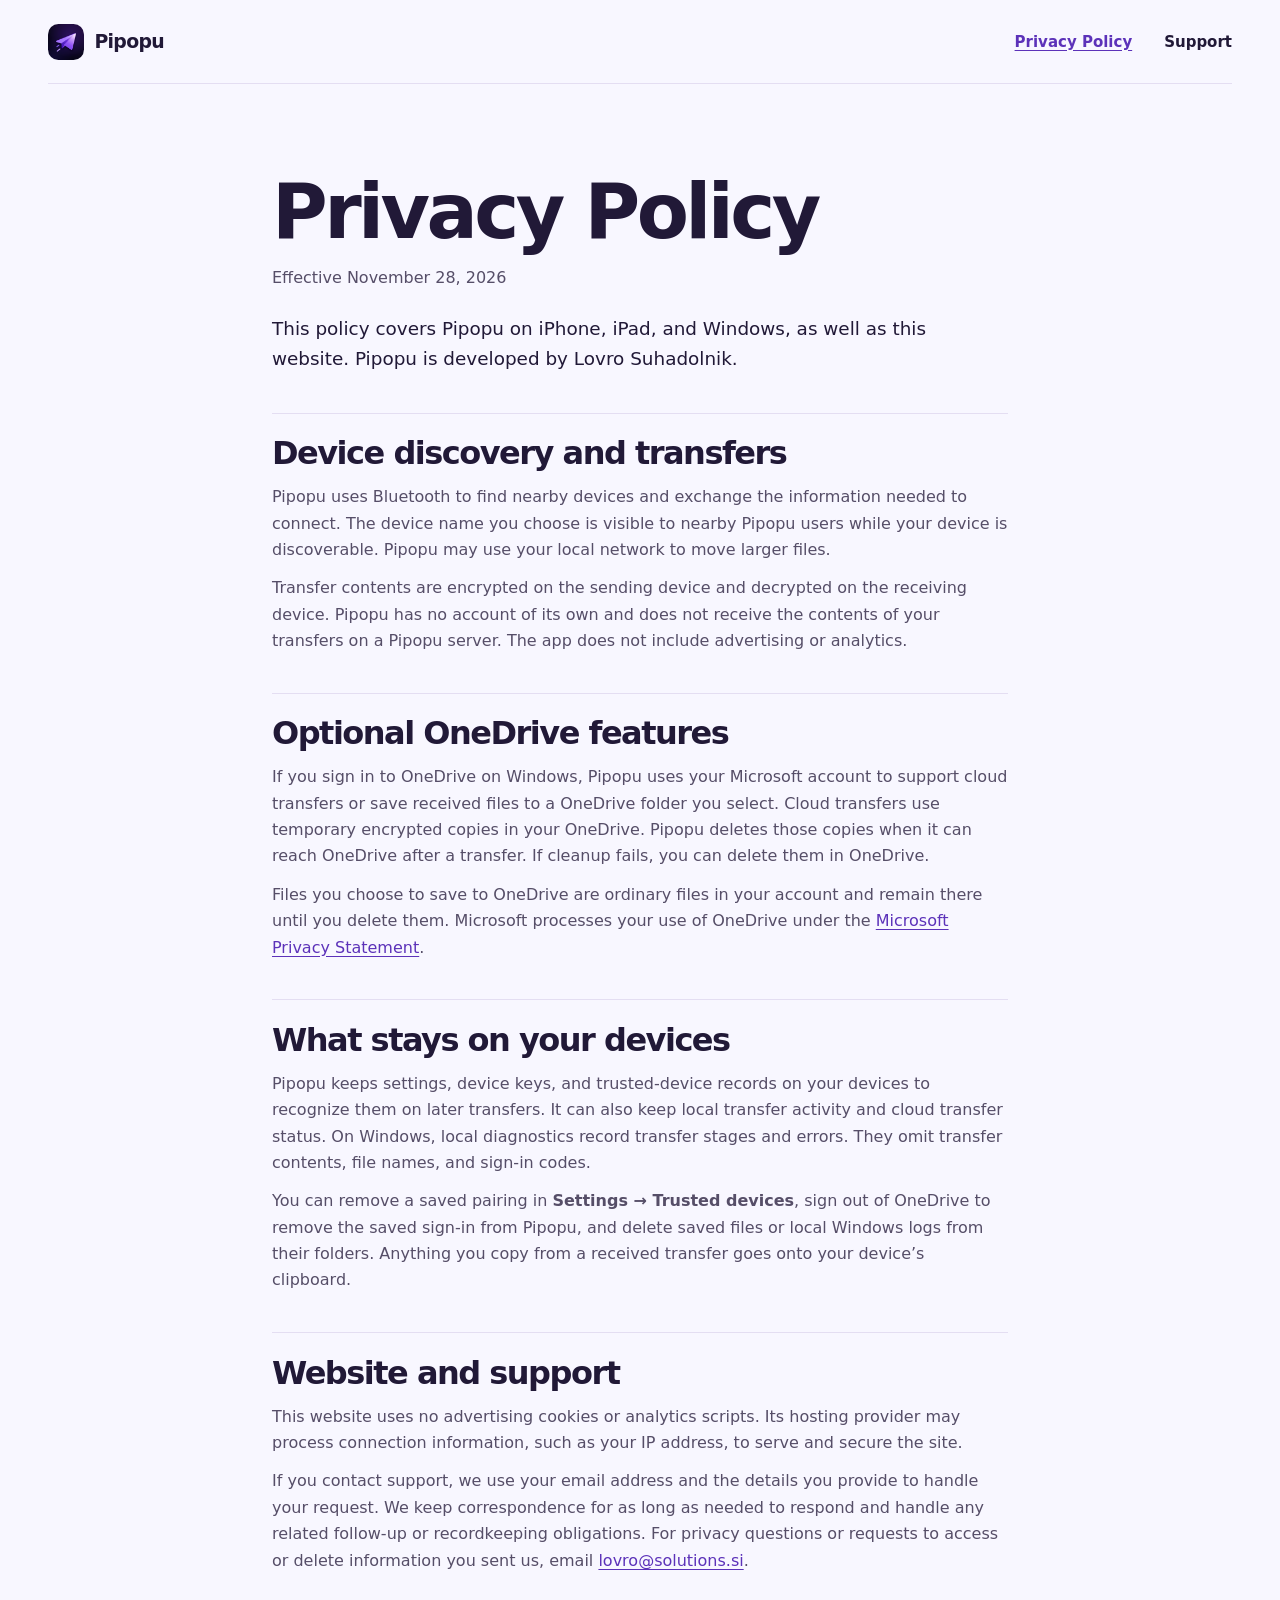
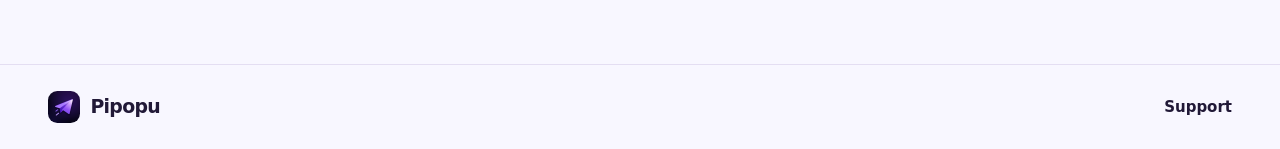
==== site/privacy/index.html @ 9f3f95a6 "Publish Pipopu website and App Store information" ====
<!doctype html>
<html lang="en">
<head>
  <meta charset="utf-8">
  <meta name="viewport" content="width=device-width, initial-scale=1">
  <meta name="description" content="How Pipopu handles transfers, device information, and optional cloud storage.">
  <meta name="theme-color" content="#f8f7ff">
  <link rel="canonical" href="https://pipopu.solutions.si/privacy/">
  <link rel="icon" type="image/png" href="../pipopu.png">
  <link rel="stylesheet" href="../styles.css">
  <title>Privacy Policy · Pipopu</title>
</head>
<body>
  <a class="skip-link" href="#main">Skip to content</a>
  <header class="site-header wrap">
    <a class="brand" href="../"><img src="../pipopu.png" width="36" height="36" alt=""> Pipopu</a>
    <nav aria-label="Main navigation">
      <a href="../privacy/" aria-current="page">Privacy Policy</a>
      <a href="../support/">Support</a>
    </nav>
  </header>

  <main class="content-page wrap" id="main">
    <h1>Privacy Policy</h1>
    <p class="page-date">Effective <time datetime="2026-11-28">November 28, 2026</time></p>
    <p class="page-intro">This policy covers Pipopu on iPhone, iPad, and Windows, as well as this website. Pipopu is developed by Lovro Suhadolnik.</p>

    <section>
      <h2>Device discovery and transfers</h2>
      <p>Pipopu uses Bluetooth to find nearby devices and exchange the information needed to connect. The device name you choose is visible to nearby Pipopu users while your device is discoverable. Pipopu may use your local network to move larger files.</p>
      <p>Transfer contents are encrypted on the sending device and decrypted on the receiving device. Pipopu has no account of its own and does not receive the contents of your transfers on a Pipopu server. The app does not include advertising or analytics.</p>
    </section>

    <section>
      <h2>Optional OneDrive features</h2>
      <p>If you sign in to OneDrive on Windows, Pipopu uses your Microsoft account to support cloud transfers or save received files to a OneDrive folder you select. Cloud transfers use temporary encrypted copies in your OneDrive. Pipopu deletes those copies when it can reach OneDrive after a transfer. If cleanup fails, you can delete them in OneDrive.</p>
      <p>Files you choose to save to OneDrive are ordinary files in your account and remain there until you delete them. Microsoft processes your use of OneDrive under the <a href="https://privacy.microsoft.com/privacystatement">Microsoft Privacy Statement</a>.</p>
    </section>

    <section>
      <h2>What stays on your devices</h2>
      <p>Pipopu keeps settings, device keys, and trusted-device records on your devices to recognize them on later transfers. It can also keep local transfer activity and cloud transfer status. On Windows, local diagnostics record transfer stages and errors. They omit transfer contents, file names, and sign-in codes.</p>
      <p>You can remove a saved pairing in <strong>Settings → Trusted devices</strong>, sign out of OneDrive to remove the saved sign-in from Pipopu, and delete saved files or local Windows logs from their folders. Anything you copy from a received transfer goes onto your device’s clipboard.</p>
    </section>

    <section>
      <h2>Website and support</h2>
      <p>This website uses no advertising cookies or analytics scripts. Its hosting provider may process connection information, such as your IP address, to serve and secure the site.</p>
      <p>If you contact support, we use your email address and the details you provide to handle your request. We keep correspondence for as long as needed to respond and handle any related follow-up or recordkeeping obligations. For privacy questions or requests to access or delete information you sent us, email <a href="mailto:lovro@solutions.si">lovro@solutions.si</a>.</p>
    </section>
  </main>

  <footer class="site-footer">
    <div class="wrap">
      <a class="brand" href="../"><img src="../pipopu.png" width="32" height="32" alt=""> Pipopu</a>
      <nav aria-label="Footer navigation"><a href="../support/">Support</a></nav>
    </div>
  </footer>
</body>
</html>
---- site/styles.css ----
:root {
  color-scheme: light;
  font-family: Inter, "Segoe UI", system-ui, sans-serif;
  color: #211937;
  background: #f8f7ff;
  --muted: #564e68;
  --purple: #5c32b9;
  --line: #e4def2;
}

*, *::before, *::after { box-sizing: border-box; }
body, figure, h1, h2, h3, p { margin: 0; }
a { color: inherit; }
strong { font-weight: 650; }
:focus-visible { outline: 3px solid var(--purple); outline-offset: 4px; }
[id] { scroll-margin-top: 2rem; }

.wrap { width: min(74rem, calc(100% - 5rem)); margin-inline: auto; }
.skip-link { position: fixed; top: .75rem; left: .75rem; z-index: 2; padding: .75rem; background: white; transform: translateY(-150%); }
.skip-link:focus { transform: translateY(0); }
.site-header { min-height: 5.25rem; display: flex; flex-wrap: wrap; align-items: center; justify-content: space-between; gap: .75rem 1.5rem; border-bottom: 1px solid var(--line); }
.brand { display: inline-flex; align-items: center; gap: .65rem; font-weight: 760; font-size: 1.18rem; letter-spacing: -.035em; line-height: 1; text-decoration: none; }
.brand img { border-radius: 29%; }
nav { display: flex; flex-wrap: wrap; gap: .5rem clamp(1rem, 3vw, 2rem); }
nav a { padding-block: .55rem; text-decoration: none; font-size: .9375rem; font-weight: 620; }
nav a:hover, nav a[aria-current="page"] { color: var(--purple); text-decoration: underline; text-underline-offset: .2em; }

.hero { display: grid; grid-template-columns: minmax(0, .95fr) minmax(0, 1.05fr); align-items: center; gap: clamp(2rem, 5vw, 5rem); padding-block: clamp(3.5rem, 7vw, 6.25rem); }
.eyebrow { color: var(--purple); font-size: .875rem; font-weight: 750; letter-spacing: .105em; text-transform: uppercase; }
h1, h2, h3 { letter-spacing: -.047em; }
h1 { margin-top: .9rem; font-weight: 790; font-size: clamp(3rem, 5.4vw, 5.65rem); line-height: .99; }
h1 em { display: block; color: var(--purple); font-style: normal; }
.hero-description { max-width: 29rem; margin-top: 1.5rem; color: var(--muted); font-size: clamp(1.05rem, 1.5vw, 1.2rem); line-height: 1.65; }
.actions { margin-top: 1.8rem; }
.button { display: inline-flex; align-items: center; justify-content: center; min-height: 3rem; padding: .65rem 1.15rem; border-radius: .65rem; color: white; background: var(--purple); text-decoration: none; font-weight: 690; line-height: 1.3; }
.button:hover { background: #48228f; }

.transfer { min-width: 0; overflow: hidden; position: relative; border-radius: 1.65rem; aspect-ratio: 1.21; background: radial-gradient(ellipse at 48% 69%, #5529a0 0%, #311957 43%, #1c1034 79%); box-shadow: 0 18px 44px -24px #33116e7a; container-type: inline-size; }
.transfer-art { position: absolute; inset: 0; overflow: hidden; background: radial-gradient(circle, #e5d4ff3b .075rem, transparent .09rem) center / 4.2cqw 4.2cqw; color: #f2eaff; font-size: 2.45cqw; line-height: 1.25; }
.orbit { position: absolute; top: 50%; left: 50%; border: 1px solid #ba8bff42; border-radius: 50%; transform: translate(-50%, -50%) rotate(-26deg); }
.orbit-outer { width: 95%; height: 63%; }
.orbit-inner { width: 75%; height: 47%; }
.desktop { position: absolute; top: 24%; left: 36%; width: 57%; overflow: hidden; border: 1px solid #b38af46b; border-radius: 2.1cqw; background: #21163a; box-shadow: 0 3cqw 6cqw #140924a8; }
.window-bar { display: flex; align-items: center; gap: 1.3cqw; border-bottom: 1px solid #9276b24d; padding: 2.1cqw 2.6cqw; color: #e7dafc; font-weight: 660; }
.window-bar img { width: 3.4cqw; height: 3.4cqw; border-radius: 26%; }
.window-bar span, .window-status span { margin-left: auto; color: #c5addf; }
.window-body { padding: 4cqw 3.6cqw 3.8cqw 8cqw; }
.window-meta, .phone-label { color: #c6b6da; }
.window-file { display: flex; align-items: center; gap: 2cqw; margin-top: 2.6cqw; }
.window-file strong, .window-file small { display: block; }
.window-file small { margin-top: .5cqw; font-size: .88em; color: #c6b6da; }
.file-icon { position: relative; display: block; flex: none; width: 6cqw; height: 7cqw; border-radius: 1.15cqw; background: #7344c4; }
.file-icon::after { content: ""; position: absolute; inset: 29% 26% 29% 36%; background: #e2caff; clip-path: polygon(0 0, 100% 50%, 0 100%); }
.progress { height: .85cqw; margin-top: 3.9cqw; border-radius: 1rem; background: linear-gradient(90deg, #8250e1, #c99cff); }
.window-status { display: flex; gap: .5cqw; margin-top: 1.5cqw; color: #b8f2d6; font-size: .92em; }
.phone { position: absolute; top: 14%; left: 9%; width: 29%; height: 70%; padding: .95cqw; border: 1px solid #b89ae1; border-radius: 5cqw; background: #120b20; box-shadow: 0 3cqw 6cqw #140924a8; }
.phone-screen { height: 100%; overflow: hidden; padding: 3cqw 2.1cqw; border-radius: 4.1cqw; background: linear-gradient(160deg, #31204b, #1f1434 65%); }
.phone-camera { width: 32%; height: 1.25cqw; margin: -1.2cqw auto 3.3cqw; border-radius: 1rem; background: #110b1b; }
.phone-title { margin-bottom: 2.4cqw; font-size: 4.5cqw; font-weight: 760; letter-spacing: -.04em; }
.phone-tile { display: flex; flex-direction: column; gap: 1.5cqw; padding: 2cqw; border: 1px solid #ad8ddd49; border-radius: 1.5cqw; background: #3d2859; }
.phone-label { margin-top: 2.5cqw; font-size: .88em; }
.phone-device { display: flex; align-items: center; gap: 1.15cqw; margin-top: .8cqw; padding: 1.2cqw 1.25cqw; border: 1px solid #9466e389; border-radius: 1.1cqw; background: #523476; }
.phone-device i { width: 2.4cqw; height: 1.7cqw; border: 1px solid #e5d1ff; border-radius: .22cqw; }
.phone-send { margin-top: 1.6cqw; padding: 1.1cqw; border-radius: 1.1cqw; background: #8550e1; color: white; text-align: center; font-weight: 710; }
.transfer-line { position: absolute; left: 33%; top: 80%; width: 52%; height: 2%; border-top: 2px dashed #c39cffb3; transform: rotate(-8deg); }
.transfer-mark { position: absolute; top: 72%; left: 55%; padding: .85cqw; border: 1px solid #cba7ffb3; border-radius: 3.3cqw; background: #271644; box-shadow: 0 0 6cqw #b16aff6e; transform: rotate(-8deg); }
.transfer-mark img { display: block; width: 9.5cqw; height: 9.5cqw; border-radius: 2.6cqw; }
.draft { position: absolute; right: 7%; bottom: 7%; display: flex; align-items: center; gap: 1cqw; padding: 1.2cqw 1.7cqw; border: 1px solid #b38af475; border-radius: 1.4cqw; background: #25173e; color: #e1c9ff; font-size: 2.2cqw; transform: rotate(5deg); }
.draft span { text-decoration: line-through; }
.draft i { position: relative; width: 2.75cqw; height: 2cqw; overflow: hidden; border: 1px solid currentColor; border-radius: .3cqw; }
.draft i::after { content: ""; position: absolute; inset: -70% 14% 30%; border-right: 1px solid; border-bottom: 1px solid; transform: rotate(45deg); }

.how { padding-block: clamp(3.6rem, 6.5vw, 5.75rem); border-block: 1px solid var(--line); background: white; }
h2 { margin-top: .65rem; font-size: clamp(2.15rem, 4.2vw, 3.9rem); line-height: 1.06; font-weight: 760; }
.steps { display: grid; grid-template-columns: repeat(3, minmax(0, 1fr)); gap: 1rem; margin-top: 2.1rem; }
.steps article { padding: clamp(1.25rem, 2.5vw, 2rem); border: 1px solid var(--line); border-radius: 1rem; background: #fcfbff; }
h3 { font-size: clamp(1.25rem, 2vw, 1.5rem); line-height: 1.2; }
article p { margin-top: .65rem; color: var(--muted); line-height: 1.62; }
.step-icon { position: relative; display: block; width: 2.65rem; height: 2.65rem; margin-bottom: 1.15rem; border-radius: .75rem; color: var(--purple); background: #eee5ff; }
.step-icon::before, .step-icon::after { content: ""; position: absolute; }
.pair::before, .pair::after { width: .92rem; height: .62rem; border: 2px solid currentColor; border-radius: 1rem; transform: rotate(-40deg); }
.pair::before { top: 1.18rem; left: .55rem; }
.pair::after { top: .83rem; left: 1.16rem; }
.share::before { inset: 1.07rem .77rem .65rem; border: 2px solid; border-top: 0; border-radius: 0 0 .2rem .2rem; }
.share::after { left: 1.02rem; top: .57rem; width: .61rem; height: 1.12rem; background: currentColor; clip-path: polygon(50% 0, 100% 30%, 80% 43%, 62% 30%, 62% 100%, 38% 100%, 38% 30%, 20% 43%, 0 30%); }
.received::before { inset: .61rem; border: 2px solid; border-radius: 50%; }
.received::after { top: 1.04rem; left: 1.02rem; width: .64rem; height: .39rem; border: solid; border-width: 0 0 2px 2px; transform: rotate(-45deg); }

.security { padding-block: clamp(3.6rem, 6.5vw, 5.75rem); color: #f8f3ff; background: #24143e; }
.security-layout { display: grid; grid-template-columns: minmax(0, .85fr) minmax(0, 1.15fr); gap: clamp(1.7rem, 6vw, 6rem); align-items: start; }
.security .eyebrow { color: #d4b6ff; }
.security-details { margin: 0; }
.security-details > div { padding-block: 1rem; border-bottom: 1px solid #5b4775; }
.security-details > div:first-child { border-top: 1px solid #5b4775; }
.security-details dt { font-size: 1.15rem; font-weight: 700; }
.security-details dd { margin: .35rem 0 0; color: #e0d4ee; line-height: 1.62; }

.availability { padding-block: clamp(3.6rem, 6.5vw, 5.75rem); }
.availability-panel { display: grid; grid-template-columns: minmax(0, 1.5fr) minmax(0, 1fr); align-items: center; gap: clamp(1.5rem, 5vw, 4.5rem); padding: clamp(1.5rem, 5vw, 4rem); border: 1px solid #e1d6f5; border-radius: 1.5rem; background: #f0e9ff; }
.availability-panel h2 { font-size: clamp(2rem, 3.6vw, 3.35rem); }
.availability-note { margin-top: 1rem; color: var(--muted); line-height: 1.6; }
.requirements { margin: 0; padding: 0; list-style: none; }
.requirements li { display: grid; gap: .25rem; padding-block: .85rem; border-bottom: 1px solid #d9cbee; }
.requirements li:first-child { border-top: 1px solid #d9cbee; }
.requirements span { color: var(--muted); }
.site-footer { border-top: 1px solid var(--line); }
.site-footer .wrap { min-height: 5.25rem; display: flex; flex-wrap: wrap; justify-content: space-between; align-items: center; gap: .85rem 1.5rem; padding-block: 1rem; }

.content-page { width: min(46rem, calc(100% - 2rem)); padding-block: clamp(3rem, 7vw, 6rem); }
.content-page h1 { margin-top: 0; font-size: clamp(2.8rem, 6vw, 4.75rem); }
.content-page p { margin-top: .75rem; color: var(--muted); line-height: 1.65; }
.content-page a { color: var(--purple); text-underline-offset: .2em; }
.content-page .page-date { margin-top: 1rem; }
.content-page .page-intro { margin-top: 1.4rem; color: #211937; font-size: 1.15rem; }
.content-page section { margin-top: 2.4rem; padding-top: 1.35rem; border-top: 1px solid var(--line); }
.content-page h2 { margin-top: 0; font-size: clamp(1.5rem, 3vw, 2rem); line-height: 1.15; }

@media (max-width: 50rem) {
  .wrap:not(.content-page) { width: min(74rem, calc(100% - 3rem)); }
  .hero { grid-template-columns: 1fr; gap: 2.6rem; }
  .hero-copy { max-width: 39rem; }
  .transfer { width: min(100%, 37rem); }
}

@media (max-width: 40rem) {
  .wrap:not(.content-page) { width: calc(100% - 2rem); }
  .site-header { min-height: 4.4rem; padding-block: .65rem; row-gap: .3rem; }
  h1 { font-size: clamp(2.3rem, 10.65vw, 3.75rem); }
  .steps, .security-layout, .availability-panel { grid-template-columns: 1fr; }
  .transfer { border-radius: 1.05rem; }
}
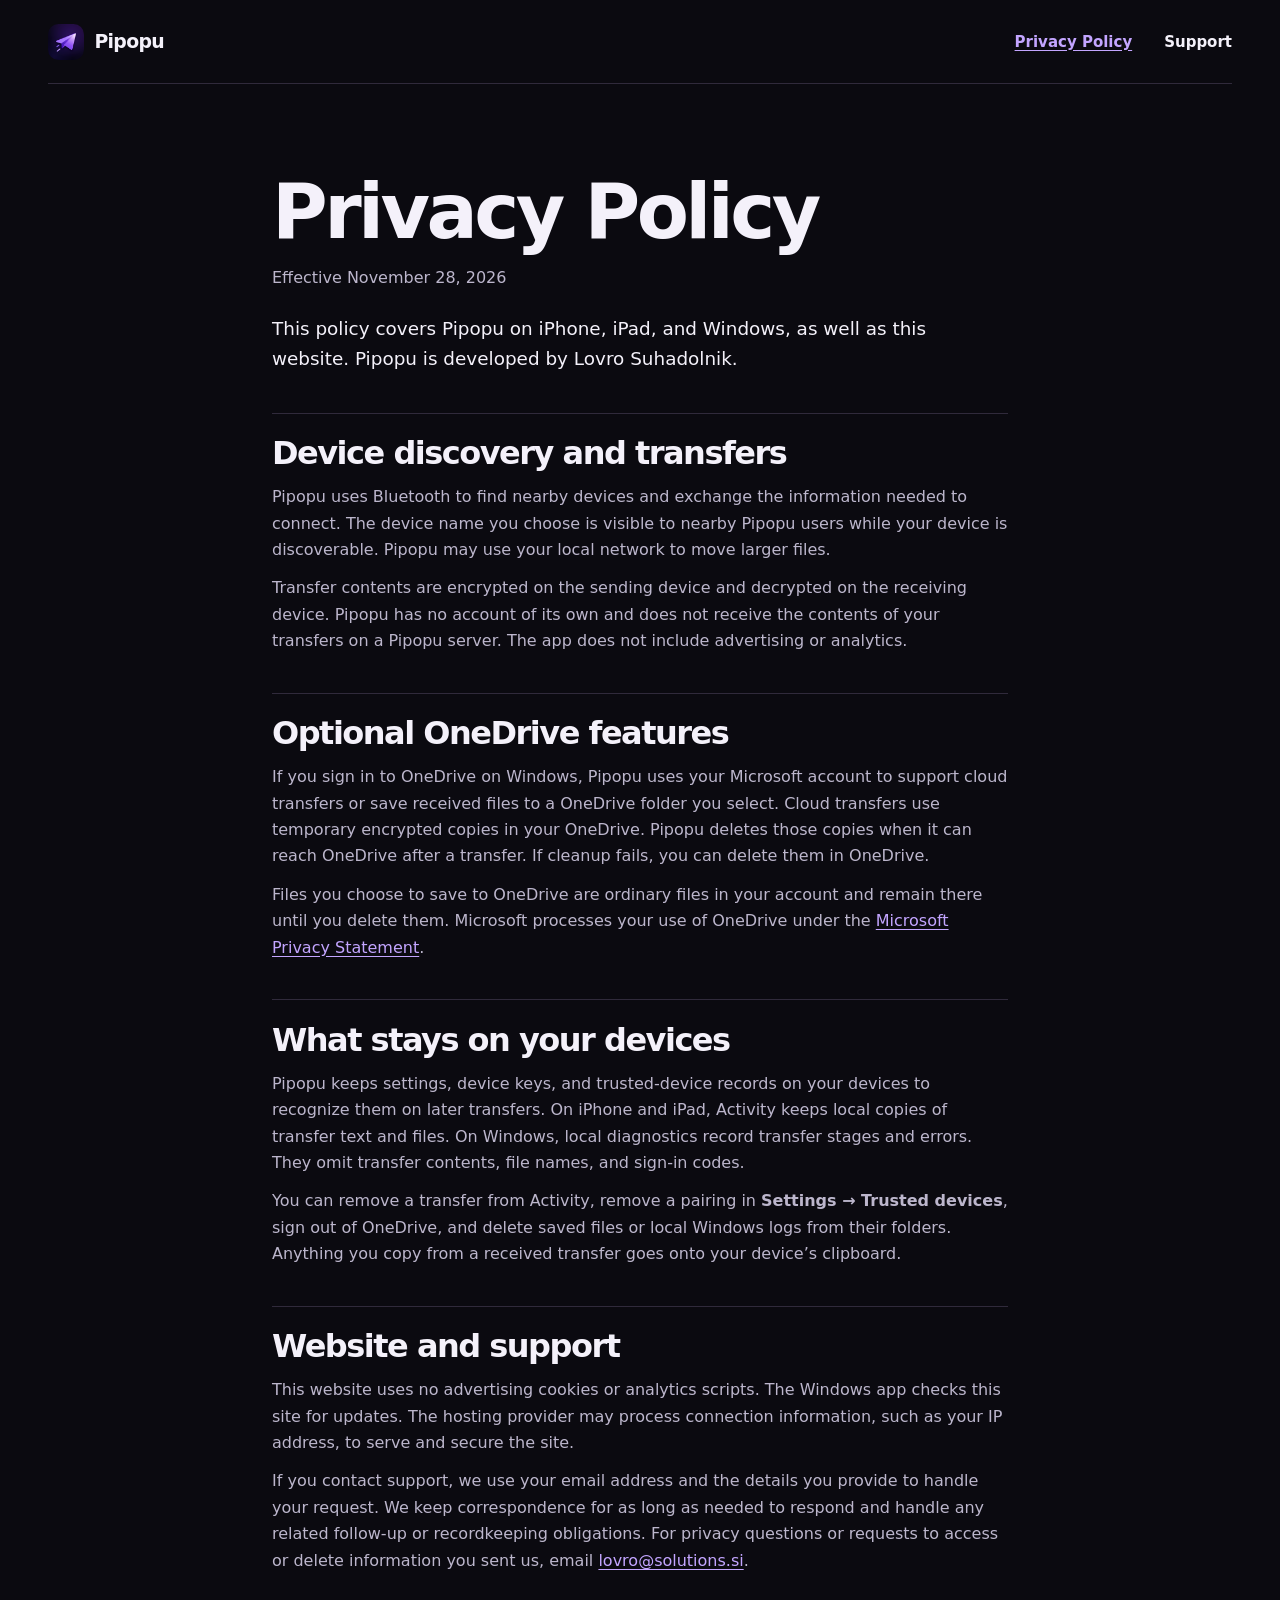
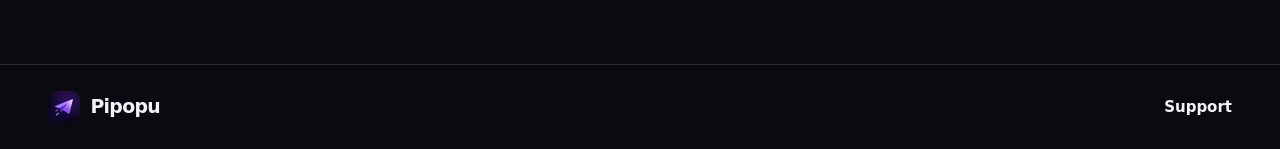
==== commit 875a5b53: "Improve Pipopu transfers, downloads, and updates" ====
--- a/site/privacy/index.html
+++ b/site/privacy/index.html
@@ -4,7 +4,7 @@
   <meta charset="utf-8">
   <meta name="viewport" content="width=device-width, initial-scale=1">
   <meta name="description" content="How Pipopu handles transfers, device information, and optional cloud storage.">
-  <meta name="theme-color" content="#f8f7ff">
+  <meta name="theme-color" content="#0b0a10">
   <link rel="canonical" href="https://pipopu.solutions.si/privacy/">
   <link rel="icon" type="image/png" href="../pipopu.png">
   <link rel="stylesheet" href="../styles.css">
@@ -39,13 +39,13 @@
 
     <section>
       <h2>What stays on your devices</h2>
-      <p>Pipopu keeps settings, device keys, and trusted-device records on your devices to recognize them on later transfers. It can also keep local transfer activity and cloud transfer status. On Windows, local diagnostics record transfer stages and errors. They omit transfer contents, file names, and sign-in codes.</p>
-      <p>You can remove a saved pairing in <strong>Settings → Trusted devices</strong>, sign out of OneDrive to remove the saved sign-in from Pipopu, and delete saved files or local Windows logs from their folders. Anything you copy from a received transfer goes onto your device’s clipboard.</p>
+      <p>Pipopu keeps settings, device keys, and trusted-device records on your devices to recognize them on later transfers. On iPhone and iPad, Activity keeps local copies of transfer text and files. On Windows, local diagnostics record transfer stages and errors. They omit transfer contents, file names, and sign-in codes.</p>
+      <p>You can remove a transfer from Activity, remove a pairing in <strong>Settings → Trusted devices</strong>, sign out of OneDrive, and delete saved files or local Windows logs from their folders. Anything you copy from a received transfer goes onto your device’s clipboard.</p>
     </section>
 
     <section>
       <h2>Website and support</h2>
-      <p>This website uses no advertising cookies or analytics scripts. Its hosting provider may process connection information, such as your IP address, to serve and secure the site.</p>
+      <p>This website uses no advertising cookies or analytics scripts. The Windows app checks this site for updates. The hosting provider may process connection information, such as your IP address, to serve and secure the site.</p>
       <p>If you contact support, we use your email address and the details you provide to handle your request. We keep correspondence for as long as needed to respond and handle any related follow-up or recordkeeping obligations. For privacy questions or requests to access or delete information you sent us, email <a href="mailto:lovro@solutions.si">lovro@solutions.si</a>.</p>
     </section>
   </main>
--- a/site/styles.css
+++ b/site/styles.css
@@ -1,11 +1,12 @@
 :root {
-  color-scheme: light;
+  color-scheme: dark;
   font-family: Inter, "Segoe UI", system-ui, sans-serif;
-  color: #211937;
-  background: #f8f7ff;
-  --muted: #564e68;
-  --purple: #5c32b9;
-  --line: #e4def2;
+  color: #f4f1fa;
+  background: #0b0a10;
+  --muted: #bcb6cc;
+  --purple: #c3a5ff;
+  --line: #302a3b;
+  --panel: #15121e;
 }
 
 *, *::before, *::after { box-sizing: border-box; }
@@ -16,7 +17,7 @@
 [id] { scroll-margin-top: 2rem; }
 
 .wrap { width: min(74rem, calc(100% - 5rem)); margin-inline: auto; }
-.skip-link { position: fixed; top: .75rem; left: .75rem; z-index: 2; padding: .75rem; background: white; transform: translateY(-150%); }
+.skip-link { position: fixed; top: .75rem; left: .75rem; z-index: 2; padding: .75rem; background: var(--panel); transform: translateY(-150%); }
 .skip-link:focus { transform: translateY(0); }
 .site-header { min-height: 5.25rem; display: flex; flex-wrap: wrap; align-items: center; justify-content: space-between; gap: .75rem 1.5rem; border-bottom: 1px solid var(--line); }
 .brand { display: inline-flex; align-items: center; gap: .65rem; font-weight: 760; font-size: 1.18rem; letter-spacing: -.035em; line-height: 1; text-decoration: none; }
@@ -31,12 +32,14 @@
 h1 { margin-top: .9rem; font-weight: 790; font-size: clamp(3rem, 5.4vw, 5.65rem); line-height: .99; }
 h1 em { display: block; color: var(--purple); font-style: normal; }
 .hero-description { max-width: 29rem; margin-top: 1.5rem; color: var(--muted); font-size: clamp(1.05rem, 1.5vw, 1.2rem); line-height: 1.65; }
-.actions { margin-top: 1.8rem; }
-.button { display: inline-flex; align-items: center; justify-content: center; min-height: 3rem; padding: .65rem 1.15rem; border-radius: .65rem; color: white; background: var(--purple); text-decoration: none; font-weight: 690; line-height: 1.3; }
-.button:hover { background: #48228f; }
+.actions { display: flex; flex-wrap: wrap; gap: .7rem; margin-top: 1.8rem; }
+.button { display: inline-flex; align-items: center; justify-content: center; min-height: 3rem; padding: .65rem 1.15rem; border: 1px solid transparent; border-radius: .65rem; color: #180e2c; background: var(--purple); text-decoration: none; font-weight: 690; line-height: 1.3; }
+.button:hover { background: #d7c2ff; }
+.button.secondary { border-color: var(--line); color: inherit; background: #15121e; }
+.button.secondary:hover { border-color: #7c689c; background: #21192e; }
 
-.transfer { min-width: 0; overflow: hidden; position: relative; border-radius: 1.65rem; aspect-ratio: 1.21; background: radial-gradient(ellipse at 48% 69%, #5529a0 0%, #311957 43%, #1c1034 79%); box-shadow: 0 18px 44px -24px #33116e7a; container-type: inline-size; }
-.transfer-art { position: absolute; inset: 0; overflow: hidden; background: radial-gradient(circle, #e5d4ff3b .075rem, transparent .09rem) center / 4.2cqw 4.2cqw; color: #f2eaff; font-size: 2.45cqw; line-height: 1.25; }
+.transfer { min-width: 0; overflow: hidden; position: relative; border: 1px solid #4b3867; border-radius: 1.25rem; aspect-ratio: 1.21; background: radial-gradient(ellipse at 61% 75%, #522b92 0%, #25183e 48%, #14101e 83%); box-shadow: 0 24px 80px -32px #7645cf68; container-type: inline-size; }
+.transfer-art { position: absolute; inset: 0; overflow: hidden; background: linear-gradient(#e5d4ff11 1px, transparent 1px) center / 5cqw 5cqw, linear-gradient(90deg, #e5d4ff11 1px, transparent 1px) center / 5cqw 5cqw; color: #f2eaff; font-size: 2.45cqw; line-height: 1.25; }
 .orbit { position: absolute; top: 50%; left: 50%; border: 1px solid #ba8bff42; border-radius: 50%; transform: translate(-50%, -50%) rotate(-26deg); }
 .orbit-outer { width: 95%; height: 63%; }
 .orbit-inner { width: 75%; height: 47%; }
@@ -70,13 +73,15 @@
 .draft i { position: relative; width: 2.75cqw; height: 2cqw; overflow: hidden; border: 1px solid currentColor; border-radius: .3cqw; }
 .draft i::after { content: ""; position: absolute; inset: -70% 14% 30%; border-right: 1px solid; border-bottom: 1px solid; transform: rotate(45deg); }
 
-.how { padding-block: clamp(3.6rem, 6.5vw, 5.75rem); border-block: 1px solid var(--line); background: white; }
+.how { padding-block: clamp(3.6rem, 6.5vw, 5.75rem); border-block: 1px solid var(--line); background: #100e17; }
 h2 { margin-top: .65rem; font-size: clamp(2.15rem, 4.2vw, 3.9rem); line-height: 1.06; font-weight: 760; }
 .steps { display: grid; grid-template-columns: repeat(3, minmax(0, 1fr)); gap: 1rem; margin-top: 2.1rem; }
-.steps article { padding: clamp(1.25rem, 2.5vw, 2rem); border: 1px solid var(--line); border-radius: 1rem; background: #fcfbff; }
+.steps article { padding: clamp(1.25rem, 2.5vw, 2rem); border: 1px solid var(--line); border-radius: 1rem; background: var(--panel); }
+.steps article:hover { border-color: #735c98; }
+.routes { margin-top: 1rem; }
 h3 { font-size: clamp(1.25rem, 2vw, 1.5rem); line-height: 1.2; }
 article p { margin-top: .65rem; color: var(--muted); line-height: 1.62; }
-.step-icon { position: relative; display: block; width: 2.65rem; height: 2.65rem; margin-bottom: 1.15rem; border-radius: .75rem; color: var(--purple); background: #eee5ff; }
+.step-icon { position: relative; display: block; width: 2.65rem; height: 2.65rem; margin-bottom: 1.15rem; border-radius: .75rem; color: var(--purple); background: #2b1d45; }
 .step-icon::before, .step-icon::after { content: ""; position: absolute; }
 .pair::before, .pair::after { width: .92rem; height: .62rem; border: 2px solid currentColor; border-radius: 1rem; transform: rotate(-40deg); }
 .pair::before { top: 1.18rem; left: .55rem; }
@@ -86,22 +91,22 @@
 .received::before { inset: .61rem; border: 2px solid; border-radius: 50%; }
 .received::after { top: 1.04rem; left: 1.02rem; width: .64rem; height: .39rem; border: solid; border-width: 0 0 2px 2px; transform: rotate(-45deg); }
 
-.security { padding-block: clamp(3.6rem, 6.5vw, 5.75rem); color: #f8f3ff; background: #24143e; }
+.security { padding-block: clamp(3.6rem, 6.5vw, 5.75rem); color: #f8f3ff; background: radial-gradient(ellipse at 10% 10%, #211433, transparent 60%); }
 .security-layout { display: grid; grid-template-columns: minmax(0, .85fr) minmax(0, 1.15fr); gap: clamp(1.7rem, 6vw, 6rem); align-items: start; }
 .security .eyebrow { color: #d4b6ff; }
 .security-details { margin: 0; }
-.security-details > div { padding-block: 1rem; border-bottom: 1px solid #5b4775; }
-.security-details > div:first-child { border-top: 1px solid #5b4775; }
+.security-details > div { padding-block: 1rem; border-bottom: 1px solid var(--line); }
+.security-details > div:first-child { border-top: 1px solid var(--line); }
 .security-details dt { font-size: 1.15rem; font-weight: 700; }
 .security-details dd { margin: .35rem 0 0; color: #e0d4ee; line-height: 1.62; }
 
 .availability { padding-block: clamp(3.6rem, 6.5vw, 5.75rem); }
-.availability-panel { display: grid; grid-template-columns: minmax(0, 1.5fr) minmax(0, 1fr); align-items: center; gap: clamp(1.5rem, 5vw, 4.5rem); padding: clamp(1.5rem, 5vw, 4rem); border: 1px solid #e1d6f5; border-radius: 1.5rem; background: #f0e9ff; }
+.availability-panel { display: grid; grid-template-columns: minmax(0, 1.5fr) minmax(0, 1fr); align-items: center; gap: clamp(1.5rem, 5vw, 4.5rem); padding: clamp(1.5rem, 5vw, 4rem); border: 1px solid var(--line); border-radius: 1.5rem; background: linear-gradient(125deg, #201431, var(--panel)); }
 .availability-panel h2 { font-size: clamp(2rem, 3.6vw, 3.35rem); }
 .availability-note { margin-top: 1rem; color: var(--muted); line-height: 1.6; }
 .requirements { margin: 0; padding: 0; list-style: none; }
-.requirements li { display: grid; gap: .25rem; padding-block: .85rem; border-bottom: 1px solid #d9cbee; }
-.requirements li:first-child { border-top: 1px solid #d9cbee; }
+.requirements li { display: grid; gap: .25rem; padding-block: .85rem; border-bottom: 1px solid var(--line); }
+.requirements li:first-child { border-top: 1px solid var(--line); }
 .requirements span { color: var(--muted); }
 .site-footer { border-top: 1px solid var(--line); }
 .site-footer .wrap { min-height: 5.25rem; display: flex; flex-wrap: wrap; justify-content: space-between; align-items: center; gap: .85rem 1.5rem; padding-block: 1rem; }
@@ -111,9 +116,29 @@
 .content-page p { margin-top: .75rem; color: var(--muted); line-height: 1.65; }
 .content-page a { color: var(--purple); text-underline-offset: .2em; }
 .content-page .page-date { margin-top: 1rem; }
-.content-page .page-intro { margin-top: 1.4rem; color: #211937; font-size: 1.15rem; }
+.content-page .page-intro { margin-top: 1.4rem; color: inherit; font-size: 1.15rem; }
 .content-page section { margin-top: 2.4rem; padding-top: 1.35rem; border-top: 1px solid var(--line); }
 .content-page h2 { margin-top: 0; font-size: clamp(1.5rem, 3vw, 2rem); line-height: 1.15; }
+
+dialog { position: fixed; width: min(31rem, calc(100% - 2rem)); max-height: calc(100% - 2rem); padding: clamp(1.25rem, 4vw, 2rem); color: inherit; background: var(--panel); border: 1px solid #514367; border-radius: 1.1rem; }
+dialog::backdrop { background: #060409be; }
+dialog h2 { margin: 0 2rem 1rem 0; font-size: clamp(1.55rem, 5vw, 2rem); }
+dialog ol { padding-left: 1.3rem; color: var(--muted); line-height: 1.55; }
+dialog li { padding-left: .15rem; margin-bottom: .65rem; }
+.dialog-close { position: absolute; top: .7rem; right: .7rem; min-width: 2.75rem; min-height: 2.75rem; border: 0; border-radius: .55rem; color: inherit; background: transparent; font-size: 1.55rem; cursor: pointer; }
+.dialog-close:hover { background: #2b1d45; }
+
+@media (prefers-reduced-motion: no-preference) {
+  .hero-copy { animation: enter .55s ease-out both; }
+  .transfer { animation: enter .7s .08s ease-out both; }
+  .progress { transform-origin: left; animation: transfer-progress 1.45s .4s ease-out both; }
+  .transfer-mark { animation: glow 2s .8s ease-out both; }
+  .steps article, .button { transition: background-color .18s, border-color .18s; }
+  dialog[open] { animation: enter .2s ease-out both; }
+  @keyframes enter { from { opacity: 0; transform: translateY(12px); } to { opacity: 1; transform: translateY(0); } }
+  @keyframes transfer-progress { from { transform: scaleX(0); } to { transform: scaleX(1); } }
+  @keyframes glow { 45% { box-shadow: 0 0 11cqw #c78effba; } }
+}
 
 @media (max-width: 50rem) {
   .wrap:not(.content-page) { width: min(74rem, calc(100% - 3rem)); }
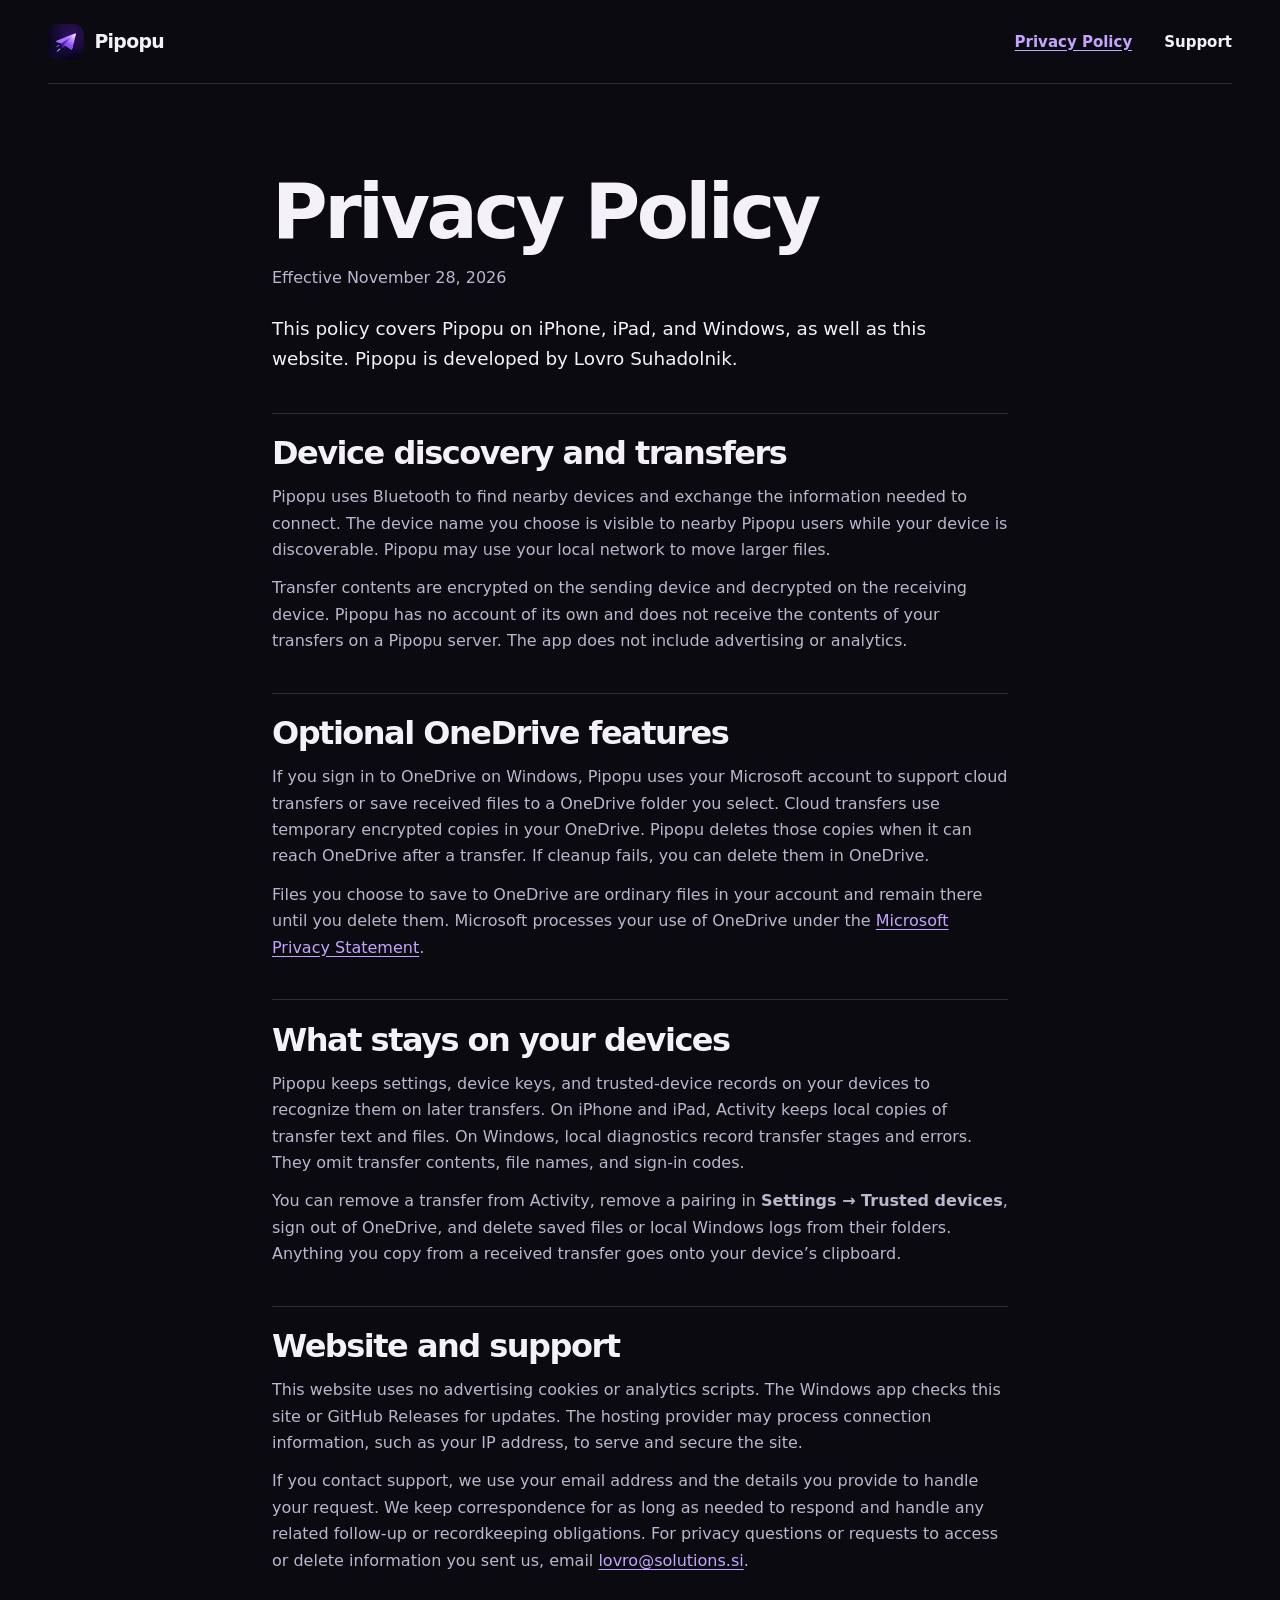
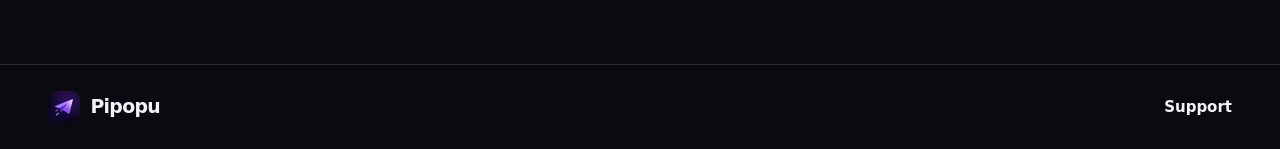
==== commit 34e53db7: "Mirror Pipopu downloads and updates on GitHub Releases" ====
--- a/site/privacy/index.html
+++ b/site/privacy/index.html
@@ -45,7 +45,7 @@
 
     <section>
       <h2>Website and support</h2>
-      <p>This website uses no advertising cookies or analytics scripts. The Windows app checks this site for updates. The hosting provider may process connection information, such as your IP address, to serve and secure the site.</p>
+      <p>This website uses no advertising cookies or analytics scripts. The Windows app checks this site or GitHub Releases for updates. The hosting provider may process connection information, such as your IP address, to serve and secure the site.</p>
       <p>If you contact support, we use your email address and the details you provide to handle your request. We keep correspondence for as long as needed to respond and handle any related follow-up or recordkeeping obligations. For privacy questions or requests to access or delete information you sent us, email <a href="mailto:lovro@solutions.si">lovro@solutions.si</a>.</p>
     </section>
   </main>
